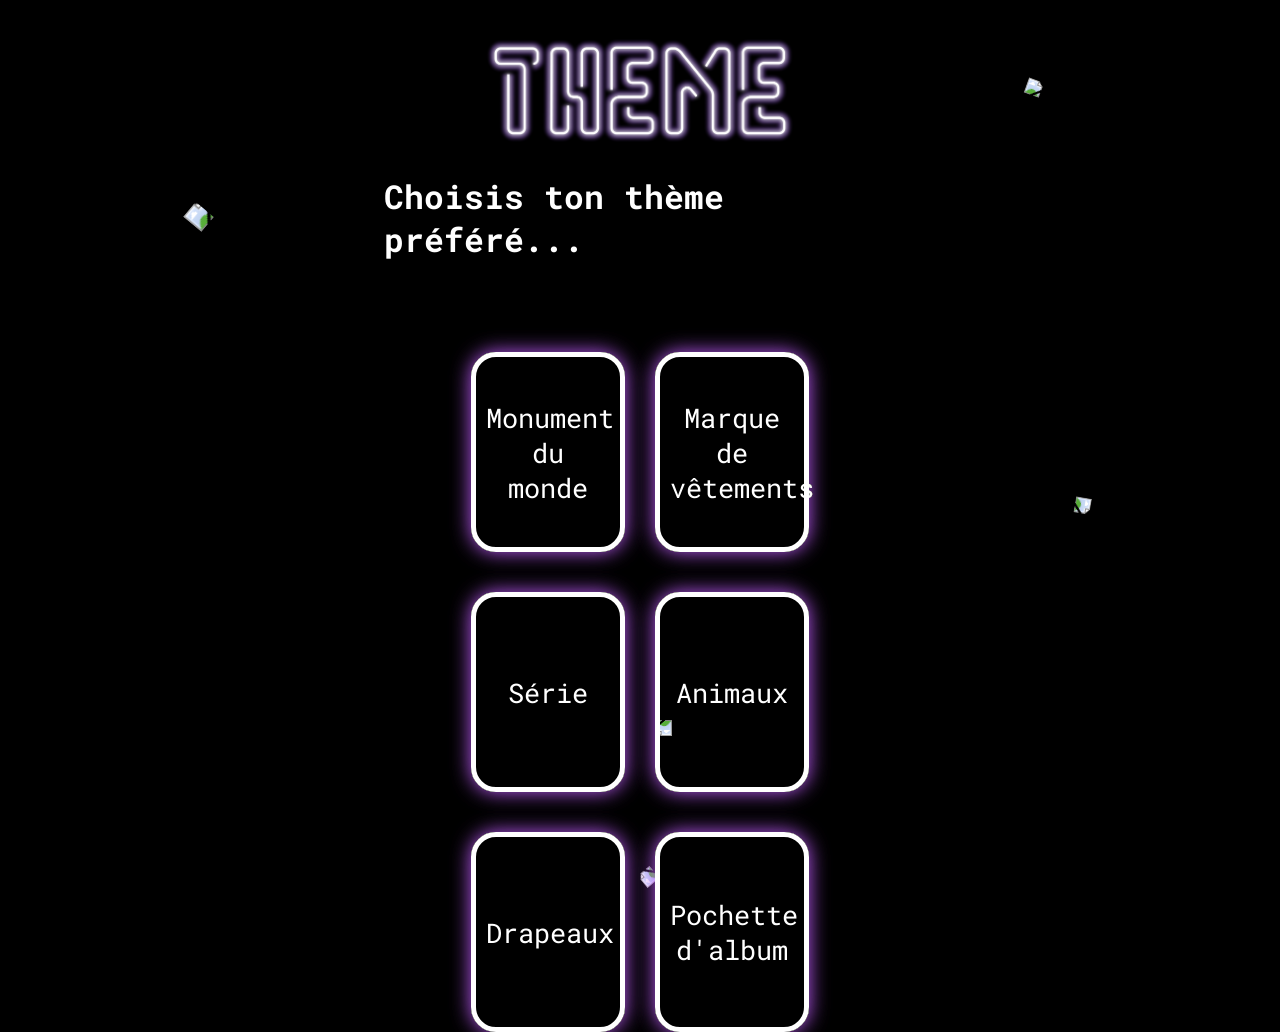
==== quizz/choose.html @ dd0c8b04 "add quizz page to my portfolio" ====
<!DOCTYPE html>
<head>
    <meta charset="UTF-8">
    <meta name="viewport" content="width=device-width, initial-scale=1.0">
    <title>Document</title>
    <link rel="preconnect" href="https://fonts.googleapis.com">
    <link rel="preconnect" href="https://fonts.gstatic.com" crossorigin>
    <link href="https://fonts.googleapis.com/css2?family=Roboto+Mono:ital,wght@0,100..700;1,100..700&display=swap" rel="stylesheet">
    <link href="css/style_theme.css" rel="stylesheet" type="text/css" />
</head>
<body>
    <div id="text">
        <img src="image/theme.png">
        <p >Choisis ton thème préféré...</p>
    </div>
<img id="haut" src="../workshop1/image/interrogation.png">
<img id="bas" src="../workshop1/image/interrogation.png">
<img id="droite" src="../workshop1/image/interrogation.png">
<img id="gauche" src="../workshop1/image/interrogation.png">
<img id="hautgauche" src="../workshop1/image/interrogation.png">
<img id="bas" src="../workshop1/image/interrogation.png">
 
    <div id="button_section">
        <button id="monument">Monument du monde</button>
        <button id="vetement">Marque de vêtements </button>
        <button id="serie">Série</button>
        <button id="pet">Animaux</button>
        <button id="flag">Drapeaux</button>
        <button id="album">Pochette d'album</button>
    </div>
</body>
<script src="js/main.js"> </script>
</html>
---- quizz/css/style_theme.css ----
body{
    background-image: url(../image/background_theme.png);
    background-attachment: fixed;
    background-position: center center;
    background-repeat: no-repeat;
    width: 100%;
    height: 100%;
    background-color: black;
    display: flex;
    flex-direction: column;
    align-items: center;
    flex-wrap: wrap;
    background-size: cover ;
    justify-content: space-around;
    font-family: "Roboto Mono";
    margin: 0;
}



:root{
    --color:white;
}

#text{
    margin-top: 3%;
    display: flex;
    flex-direction: column;
    justify-content: space-around;
    align-items:center;
    position: relative;
    width: 40%;
    height: 250px;
    color: var(--color);
}



p {

    font-size: 32.56px;
    font-weight: bold;
}

#text img{

    width:60% ;
    height: 60%;
}

button:hover {
    transform: scale(1.05);

    border-color: rgb(197,47,255);

}

#button_section{
margin-top: 5%;
    display: flex;
    flex-direction: row;
    flex-wrap: wrap;
    justify-content: center;
    align-items: center;
    gap: 30px;
    width: 40%;
    height: 400px;
    
    row-gap: 40px;
}


button{
    font-family: Roboto Mono;
    font-size: 40pt;
    width: 30%;
    height: 50%;
    border-radius: 25px;
    color: var(--color);
    background-color: rgba(0, 0, 0, 0);
    border-color: var(--color);
    border: 5px;
    font-size: 20pt;
    padding: 10px;
    transition: 0.3s ease-in-out;
    border-style: solid ;
    filter: brightness(200%);
    box-shadow: 0px 0px 20px rgb(97,47,255);
}


#haut{
    align-items: center;
    justify-content: center;
    rotate: 20deg;
    width: 6%;
    position: absolute;
    animation: hautgauche 2s linear  infinite;
    animation-timing-function: linear;
    position: absolute;
    left:80%;
    top:10%;
    
}

@keyframes hautgauche{
    0%{
       
       width: 2%;
    }
    50%{
       
        width: 3%;
    }
    100%{
        width: 2%;
    }
}


#bas{
   position: absolute;
   align-items: center;
   top: 80%;
   width: 5%;
   animation: hautgauche 2s linear infinite;
   rotate: 180deg;
   animation-direction: alternate;
}

@keyframes hautgauche{
    0%{
       
       width: 2%;
    }
    50%{
       
        width: 3%;
    }
    100%{
        width: 2%;
    }
}

#gauche{
    position: absolute;
   left: 10%;
   top: 70%;
   rotate: -100deg;
   width: 50%;
   transform: rotate(-30deg);
   transform: rotate(-30deg);
   animation: hautgauche 2s linear infinite;
   animation-direction: alternate;
   
}

@keyframes hautgauche{
    0%{
       
       width: 2%;
    }
    50%{
       
        width: 3%;
    }
    100%{
        width: 2%;
    }
}
#droite{
    position: absolute;
    top:60%;
    left: 80%;
    width: 8%;
    rotate: 100deg;
    animation: hautgauche 5s linear infinite;
    transform: translateY(30%, 30%);

}
@keyframes hautgauche{
    0%{
       
       width: 3%;
    }
    50%{
       
        width: 4%;
    }
    100%{
        width: 3%;
    }
}

#hautgauche{
    position: absolute;
    bottom:75%;
    left:15%;
    width: 1%;
    rotate: -50deg;
    transform: scale(1.5);
    animation: hautgauche 2s infinite;
    
}

@keyframes hautgauche{
    0%{
       
       width: 2%;
    }
    50%{
       
        width: 3%;
    }
    100%{
        width: 2%;
    }
}
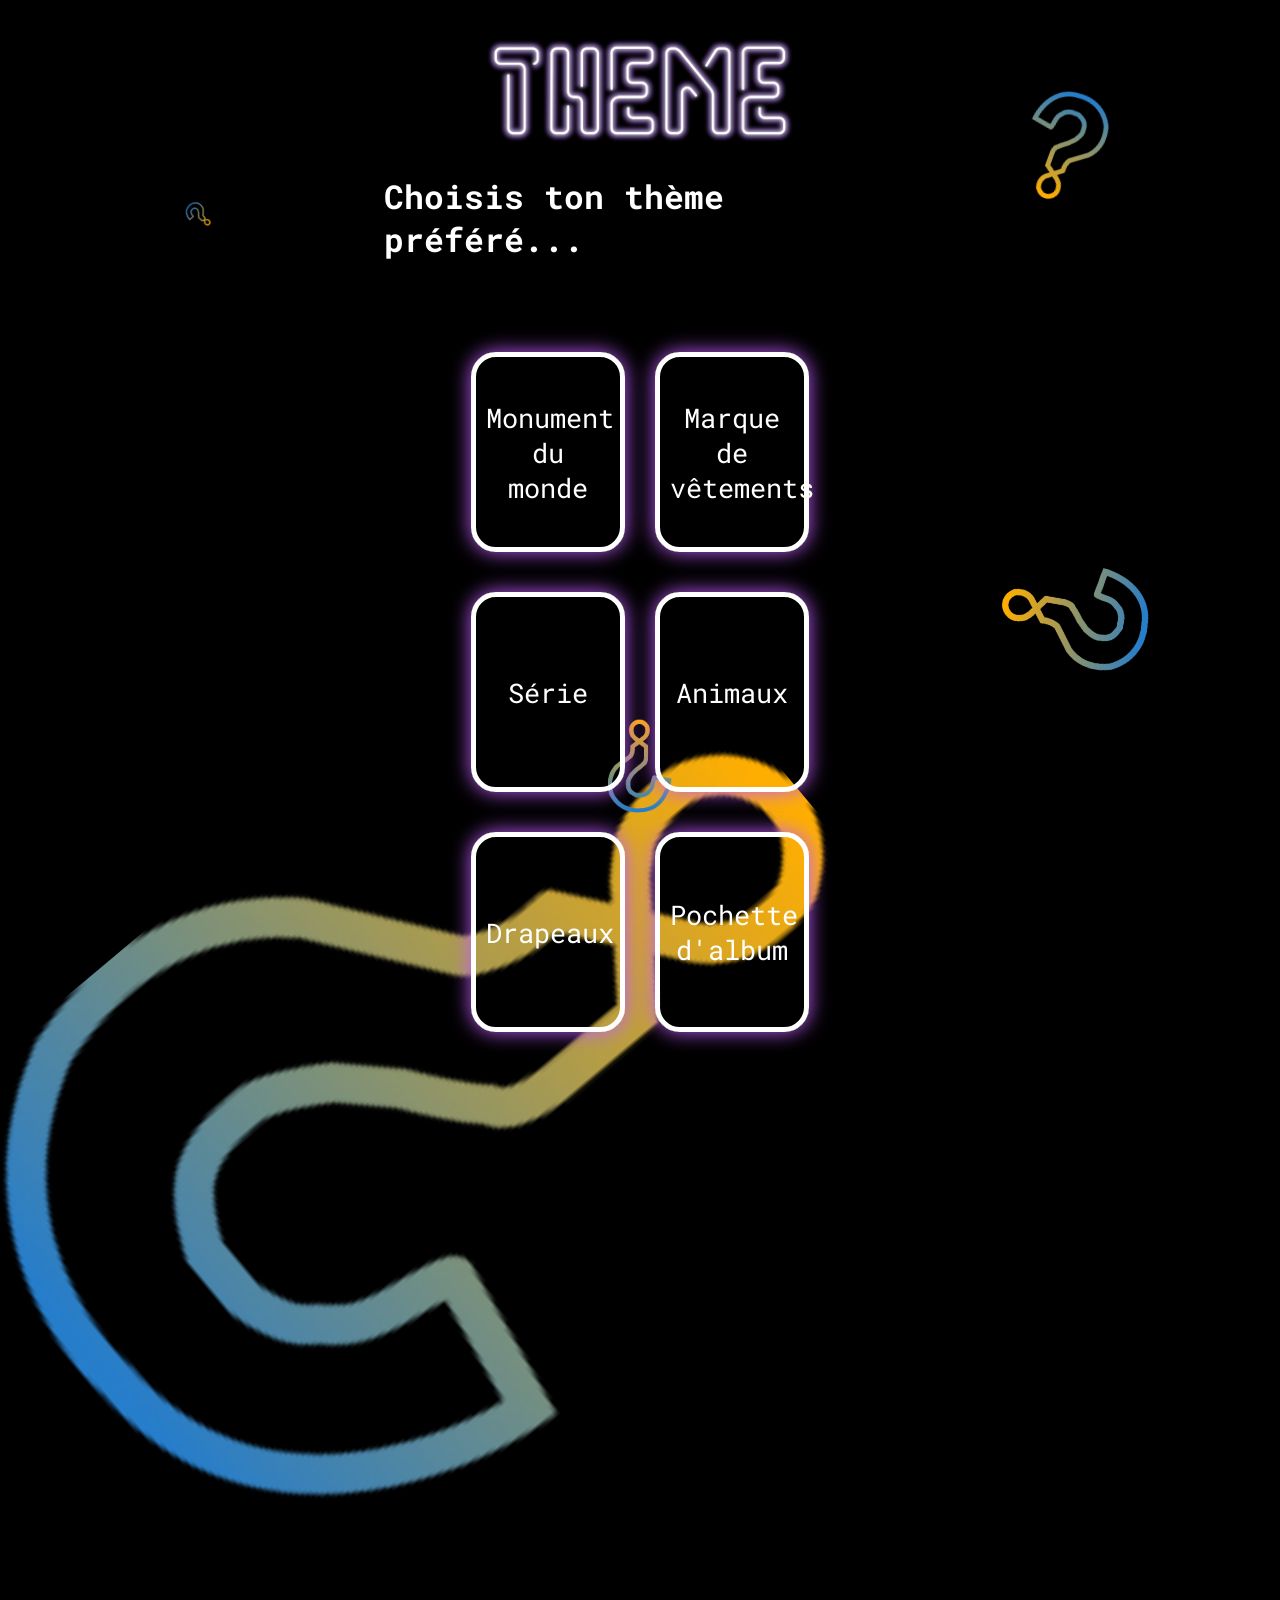
==== commit 41938425: "correctif du bug dans le jeux du quizz" ====
--- a/quizz/choose.html
+++ b/quizz/choose.html
@@ -13,12 +13,12 @@
         <img src="image/theme.png">
         <p >Choisis ton thème préféré...</p>
     </div>
-<img id="haut" src="../workshop1/image/interrogation.png">
-<img id="bas" src="../workshop1/image/interrogation.png">
-<img id="droite" src="../workshop1/image/interrogation.png">
-<img id="gauche" src="../workshop1/image/interrogation.png">
-<img id="hautgauche" src="../workshop1/image/interrogation.png">
-<img id="bas" src="../workshop1/image/interrogation.png">
+<img id="haut" src="image/interrogation.png">
+<img id="bas" src="image/interrogation.png">
+<img id="droite" src="image/interrogation.png">
+<img id="gauche" src="image/interrogation.png">
+<img id="hautgauche" src="image/interrogation.png">
+<img id="bas" src="image/interrogation.png">
  
     <div id="button_section">
         <button id="monument">Monument du monde</button>
